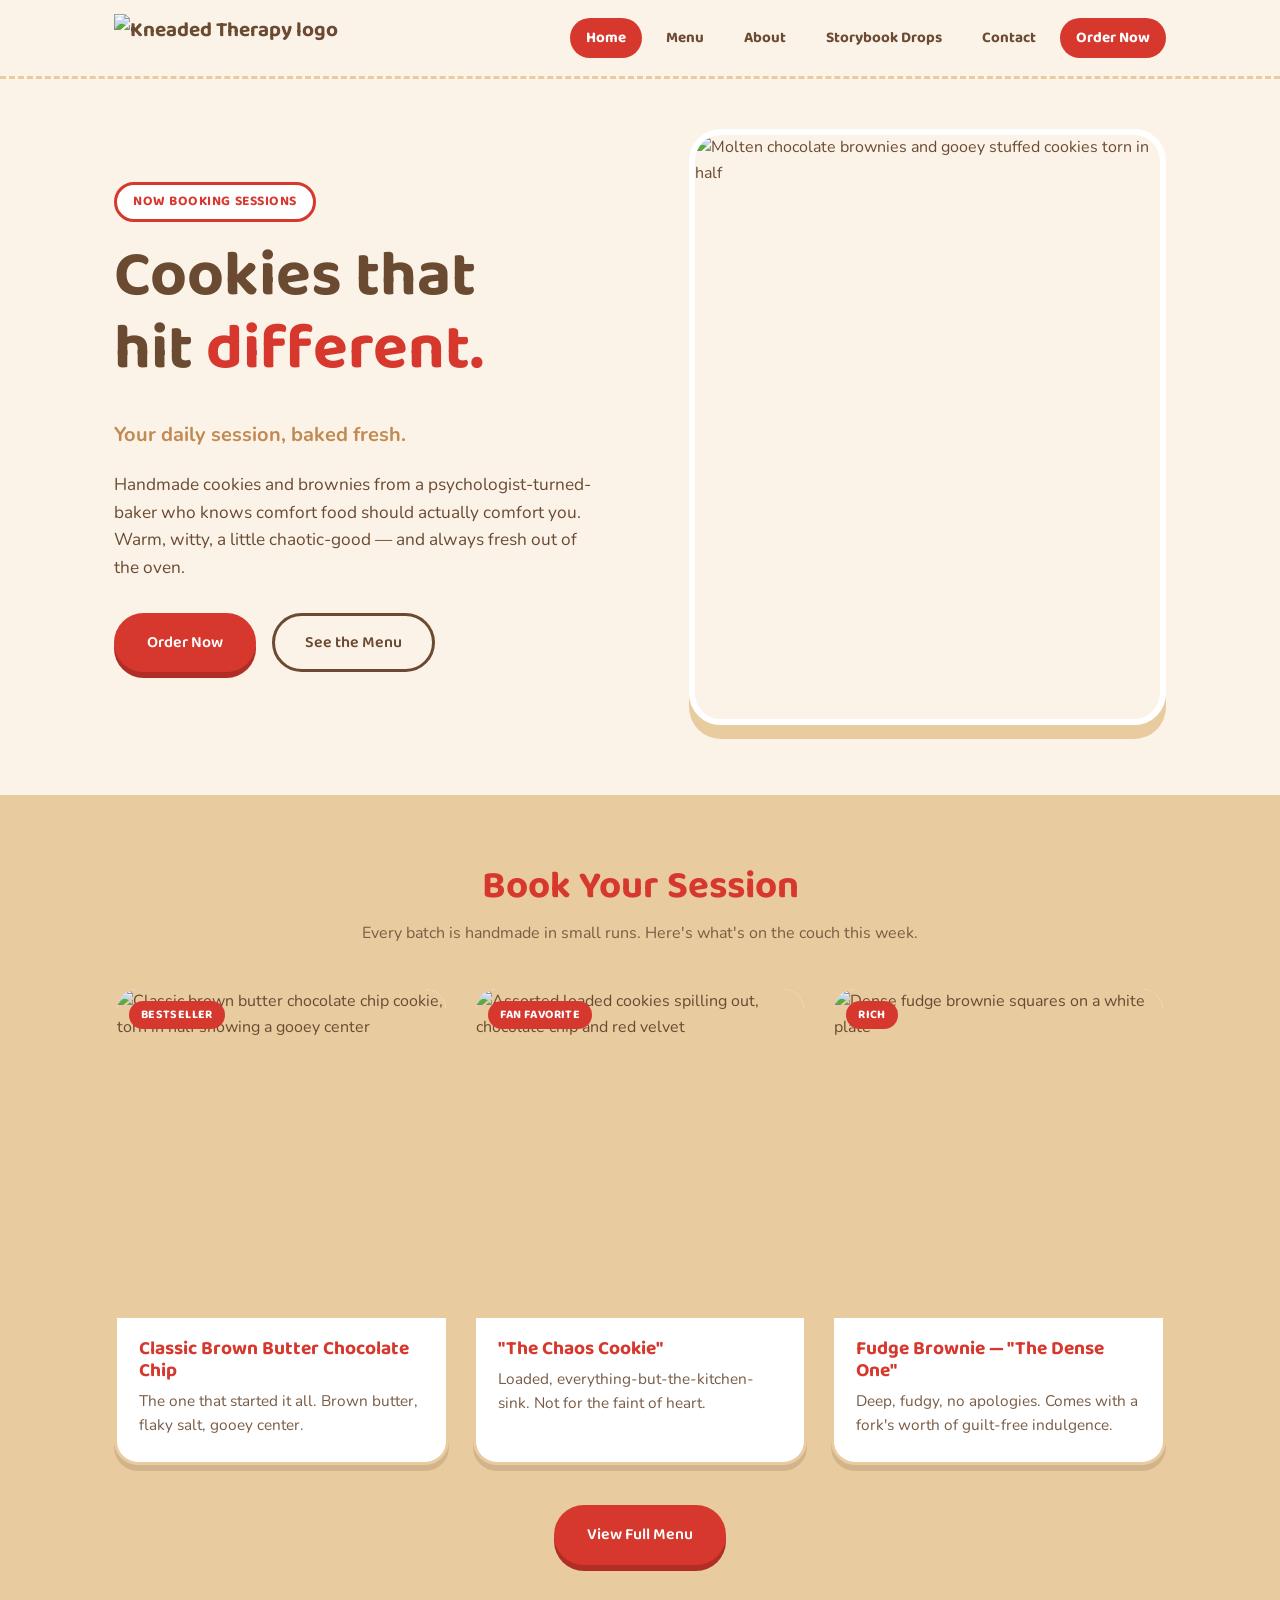
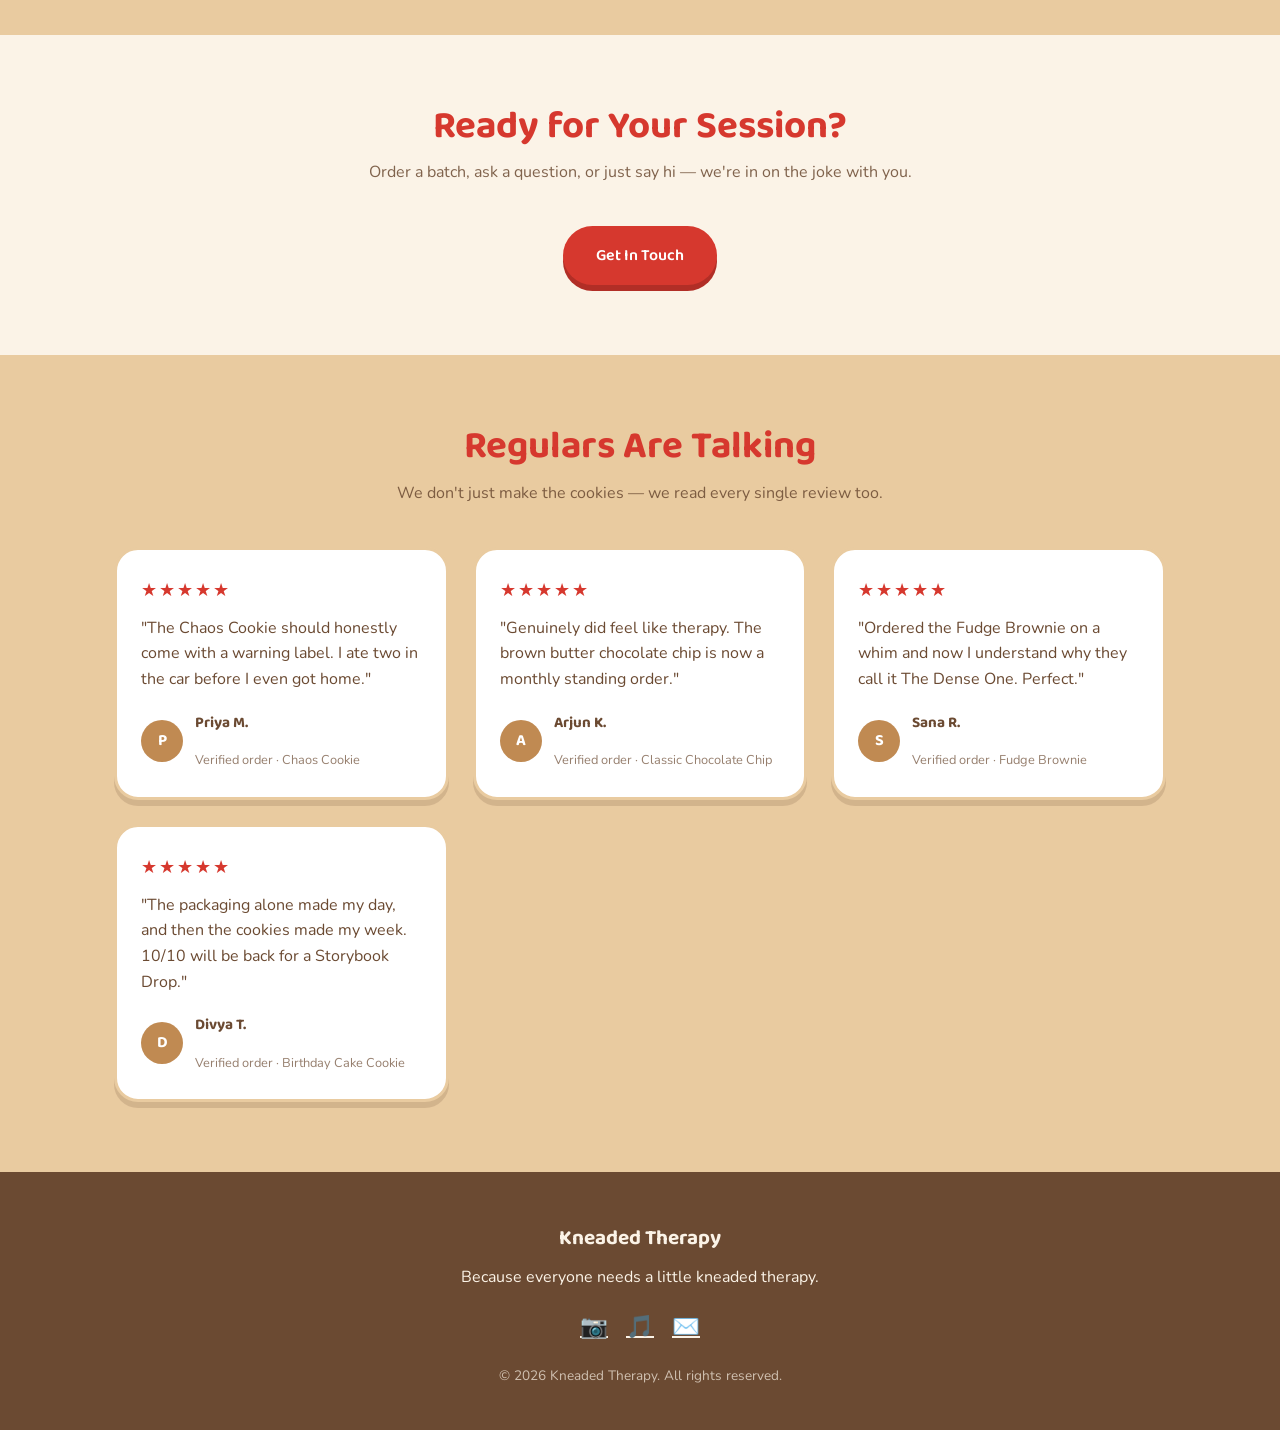
==== index.html @ 2af5a3a6 "Add files via upload" ====
<!DOCTYPE html>
<html lang="en">
<head>
<meta charset="UTF-8">
<meta name="viewport" content="width=device-width, initial-scale=1.0">
<title>Kneaded Therapy — Handmade Cookies & Brownies</title>
<meta name="description" content="Kneaded Therapy: comfort food built on what actually comforts people. Handmade cookies, brownies, and limited Storybook Drops.">
<link rel="icon" href="assets/logo.png">
<link rel="preconnect" href="https://fonts.googleapis.com">
<link rel="preconnect" href="https://fonts.gstatic.com" crossorigin>
<link href="https://fonts.googleapis.com/css2?family=Baloo+2:wght@600;700;800&family=Nunito:wght@400;600;700&display=swap" rel="stylesheet">
<link rel="stylesheet" href="styles.css">
</head>
<body>

<header class="site-header">
  <nav class="nav">
    <a class="nav-logo" href="index.html">
      <img src="assets/logo.png" alt="Kneaded Therapy logo">
    </a>
    <button class="nav-toggle" aria-label="Toggle menu">&#9776;</button>
    <ul class="nav-links">
      <li><a href="index.html" class="active">Home</a></li>
      <li><a href="menu.html">Menu</a></li>
      <li><a href="about.html">About</a></li>
      <li><a href="drops.html">Storybook Drops</a></li>
      <li><a href="contact.html">Contact</a></li>
      <li><a href="order.html" class="nav-order">Order Now</a></li>
    </ul>
  </nav>
</header>

<main>

  <section class="photo-hero">
    <div class="container">
      <div class="photo-hero-copy">
        <span class="eyebrow">Now booking sessions</span>
        <h1>Cookies that hit <span>different.</span></h1>
        <p class="tagline">Your daily session, baked fresh.</p>
        <p class="lede">Handmade cookies and brownies from a psychologist-turned-baker who knows comfort food should actually comfort you. Warm, witty, a little chaotic-good — and always fresh out of the oven.</p>
        <div class="photo-hero-cta">
          <a href="order.html" class="btn btn-primary">Order Now</a>
          <a href="menu.html" class="btn btn-outline">See the Menu</a>
        </div>
      </div>
      <div class="photo-hero-art">
        <div class="frame">
          <img src="assets/hero.jpg" alt="Molten chocolate brownies and gooey stuffed cookies torn in half">
        </div>
      </div>
    </div>
  </section>

  <section class="alt-bg">
    <div class="container">
      <h2 class="section-title">Book Your Session</h2>
      <p class="section-sub">Every batch is handmade in small runs. Here's what's on the couch this week.</p>
      <div class="grid">
        <div class="card card-photo">
          <div class="photo-wrap">
            <span class="badge photo-badge">Bestseller</span>
            <img src="assets/choc-chip.jpg" alt="Classic brown butter chocolate chip cookie, torn in half showing a gooey center">
          </div>
          <div class="card-body">
            <h3>Classic Brown Butter Chocolate Chip</h3>
            <p>The one that started it all. Brown butter, flaky salt, gooey center.</p>
          </div>
        </div>
        <div class="card card-photo">
          <div class="photo-wrap">
            <span class="badge photo-badge">Fan Favorite</span>
            <img src="assets/chaos.jpg" alt="Assorted loaded cookies spilling out, chocolate chip and red velvet">
          </div>
          <div class="card-body">
            <h3>"The Chaos Cookie"</h3>
            <p>Loaded, everything-but-the-kitchen-sink. Not for the faint of heart.</p>
          </div>
        </div>
        <div class="card card-photo">
          <div class="photo-wrap">
            <span class="badge photo-badge">Rich</span>
            <img src="assets/brownie.jpg" alt="Dense fudge brownie squares on a white plate">
          </div>
          <div class="card-body">
            <h3>Fudge Brownie — "The Dense One"</h3>
            <p>Deep, fudgy, no apologies. Comes with a fork's worth of guilt-free indulgence.</p>
          </div>
        </div>
      </div>
      <div style="text-align:center; margin-top: 40px;">
        <a href="menu.html" class="btn btn-primary">View Full Menu</a>
      </div>
    </div>
  </section>

  <section>
    <div class="container" style="text-align:center;">
      <h2 class="section-title">Ready for Your Session?</h2>
      <p class="section-sub">Order a batch, ask a question, or just say hi — we're in on the joke with you.</p>
      <a href="contact.html" class="btn btn-primary">Get In Touch</a>
    </div>
  </section>

  <section class="alt-bg">
    <div class="container">
      <h2 class="section-title">Regulars Are Talking</h2>
      <p class="section-sub">We don't just make the cookies — we read every single review too.</p>
      <div class="reviews-grid">
        <div class="review-card">
          <div class="review-stars">★★★★★</div>
          <p class="review-quote">"The Chaos Cookie should honestly come with a warning label. I ate two in the car before I even got home."</p>
          <div class="review-person">
            <div class="review-avatar">P</div>
            <div>
              <p class="name">Priya M.</p>
              <p class="meta">Verified order · Chaos Cookie</p>
            </div>
          </div>
        </div>
        <div class="review-card">
          <div class="review-stars">★★★★★</div>
          <p class="review-quote">"Genuinely did feel like therapy. The brown butter chocolate chip is now a monthly standing order."</p>
          <div class="review-person">
            <div class="review-avatar">A</div>
            <div>
              <p class="name">Arjun K.</p>
              <p class="meta">Verified order · Classic Chocolate Chip</p>
            </div>
          </div>
        </div>
        <div class="review-card">
          <div class="review-stars">★★★★★</div>
          <p class="review-quote">"Ordered the Fudge Brownie on a whim and now I understand why they call it The Dense One. Perfect."</p>
          <div class="review-person">
            <div class="review-avatar">S</div>
            <div>
              <p class="name">Sana R.</p>
              <p class="meta">Verified order · Fudge Brownie</p>
            </div>
          </div>
        </div>
        <div class="review-card">
          <div class="review-stars">★★★★★</div>
          <p class="review-quote">"The packaging alone made my day, and then the cookies made my week. 10/10 will be back for a Storybook Drop."</p>
          <div class="review-person">
            <div class="review-avatar">D</div>
            <div>
              <p class="name">Divya T.</p>
              <p class="meta">Verified order · Birthday Cake Cookie</p>
            </div>
          </div>
        </div>
      </div>
    </div>
  </section>

</main>

<footer class="site-footer">
  <div class="foot-logo">Kneaded Therapy</div>
  <p>Because everyone needs a little kneaded therapy.</p>
  <div class="social-row">
    <a href="#" aria-label="Instagram">📷</a>
    <a href="#" aria-label="TikTok">🎵</a>
    <a href="mailto:hello@kneadedtherapy.com" aria-label="Email">✉️</a>
  </div>
  <p class="foot-fine">&copy; 2026 Kneaded Therapy. All rights reserved.</p>
</footer>

<script src="script.js"></script>
</body>
</html>
---- styles.css ----
/* Kneaded Therapy — shared styles */

:root {
  --cream: #FBF3E7;
  --tan: #E9CBA0;
  --caramel: #C08A52;
  --brown: #6B4A32;
  --cherry: #D6382E;
  --cherry-dark: #B12E26;
  --white: #FFFFFF;
  --shadow: rgba(107, 74, 50, 0.18);

  --font-display: 'Baloo 2', 'Segoe UI', sans-serif;
  --font-body: 'Nunito', 'Segoe UI', sans-serif;
}

* { box-sizing: border-box; }

html { scroll-behavior: smooth; }

body {
  margin: 0;
  font-family: var(--font-body);
  background: var(--cream);
  color: var(--brown);
  line-height: 1.6;
}

img { max-width: 100%; display: block; }

a { color: inherit; text-decoration: none; }

h1, h2, h3, h4 {
  font-family: var(--font-display);
  margin: 0 0 0.5em;
  line-height: 1.15;
}

p { margin: 0 0 1em; }

.container {
  max-width: 1100px;
  margin: 0 auto;
  padding: 0 24px;
}

/* ---------- Buttons ---------- */

.btn {
  display: inline-block;
  padding: 14px 30px;
  border-radius: 999px;
  font-family: var(--font-display);
  font-weight: 600;
  font-size: 1rem;
  border: 3px solid transparent;
  cursor: pointer;
  transition: transform 0.15s ease, box-shadow 0.15s ease;
}

.btn:hover { transform: translateY(-2px) rotate(-1deg); }

.btn-primary {
  background: var(--cherry);
  color: var(--white);
  box-shadow: 0 6px 0 var(--cherry-dark);
}

.btn-primary:hover { box-shadow: 0 8px 0 var(--cherry-dark); }

.btn-outline {
  background: transparent;
  border-color: var(--brown);
  color: var(--brown);
}

.btn-outline:hover { background: var(--brown); color: var(--cream); }

/* ---------- Header / Nav ---------- */

.site-header {
  position: sticky;
  top: 0;
  z-index: 100;
  background: var(--cream);
  border-bottom: 3px dashed var(--tan);
}

.nav {
  display: flex;
  align-items: center;
  justify-content: space-between;
  padding: 14px 24px;
  max-width: 1100px;
  margin: 0 auto;
}

.nav-logo {
  display: flex;
  align-items: center;
  gap: 10px;
  font-family: var(--font-display);
  font-size: 1.3rem;
  font-weight: 700;
  color: var(--brown);
}

.nav-logo img { height: 48px; width: auto; }

.nav-links {
  display: flex;
  gap: 8px;
  list-style: none;
  margin: 0;
  padding: 0;
}

.nav-links a {
  padding: 8px 16px;
  border-radius: 999px;
  font-weight: 700;
  font-family: var(--font-display);
  font-size: 0.95rem;
  transition: background 0.15s ease, color 0.15s ease;
}

.nav-links a:hover,
.nav-links a.active {
  background: var(--cherry);
  color: var(--white);
}

.nav-order {
  background: var(--cherry);
  color: var(--white) !important;
}

.nav-order:hover { background: var(--cherry-dark) !important; }

.nav-toggle {
  display: none;
  background: none;
  border: none;
  font-size: 1.8rem;
  color: var(--brown);
  cursor: pointer;
}

@media (max-width: 720px) {
  .nav-toggle { display: block; }
  .nav-links {
    position: absolute;
    top: 100%;
    left: 0;
    right: 0;
    background: var(--cream);
    flex-direction: column;
    padding: 12px 24px 20px;
    border-bottom: 3px dashed var(--tan);
    display: none;
  }
  .nav-links.open { display: flex; }
  .nav-links a { display: block; }
}

/* ---------- Hero ---------- */

.hero {
  padding: 70px 24px 90px;
  text-align: center;
  position: relative;
  overflow: hidden;
}

.hero-logo {
  max-width: 260px;
  margin: 0 auto 20px;
}

.hero h1 {
  font-size: clamp(2.2rem, 5vw, 3.4rem);
  color: var(--cherry);
}

.hero .tagline {
  font-size: 1.3rem;
  font-weight: 700;
  color: var(--caramel);
  margin-bottom: 1.2em;
}

.hero .lede {
  max-width: 620px;
  margin: 0 auto 2em;
  font-size: 1.1rem;
}

.hero-cta { display: flex; gap: 16px; justify-content: center; flex-wrap: wrap; }

.blob {
  position: absolute;
  border-radius: 50%;
  opacity: 0.5;
  z-index: -1;
}

/* ---------- Photo Hero (Dohful-style split) ---------- */

.photo-hero {
  padding: 50px 24px 70px;
  overflow: hidden;
}

.photo-hero .container {
  display: grid;
  grid-template-columns: 1.05fr 0.95fr;
  gap: 48px;
  align-items: center;
}

.photo-hero-copy .eyebrow {
  display: inline-block;
  background: var(--white);
  border: 3px solid var(--cherry);
  color: var(--cherry);
  font-family: var(--font-display);
  font-weight: 700;
  font-size: 0.85rem;
  text-transform: uppercase;
  letter-spacing: 0.04em;
  padding: 6px 16px;
  border-radius: 999px;
  margin-bottom: 18px;
}

.photo-hero-copy h1 {
  font-size: clamp(2.4rem, 5.5vw, 4rem);
  color: var(--brown);
  text-wrap: balance;
}

.photo-hero-copy h1 span { color: var(--cherry); }

.photo-hero-copy .tagline {
  font-size: 1.25rem;
  font-weight: 700;
  color: var(--caramel);
  margin-bottom: 1em;
}

.photo-hero-copy .lede {
  font-size: 1.08rem;
  max-width: 480px;
  margin-bottom: 1.8em;
}

.photo-hero-cta { display: flex; gap: 16px; flex-wrap: wrap; }

.photo-hero-art {
  position: relative;
}

.photo-hero-art .frame {
  position: relative;
  border-radius: 32px;
  overflow: hidden;
  border: 6px solid var(--white);
  box-shadow: 0 14px 0 var(--tan);
  aspect-ratio: 4 / 5;
}

.photo-hero-art .frame img {
  width: 100%;
  height: 100%;
  object-fit: cover;
  object-position: top;
}

.photo-hero-art .sticker {
  position: absolute;
  bottom: -18px;
  left: -18px;
  background: var(--cherry);
  color: var(--white);
  font-family: var(--font-display);
  font-weight: 700;
  font-size: 0.95rem;
  padding: 14px 20px;
  border-radius: 999px;
  transform: rotate(-6deg);
  box-shadow: 0 6px 0 var(--cherry-dark);
  line-height: 1.2;
  text-align: center;
}

@media (max-width: 860px) {
  .photo-hero .container {
    grid-template-columns: 1fr;
    text-align: center;
  }
  .photo-hero-copy .lede { margin-left: auto; margin-right: auto; }
  .photo-hero-cta { justify-content: center; }
  .photo-hero-art { max-width: 380px; margin: 0 auto; }
}

/* ---------- Sections ---------- */

section { padding: 70px 0; }

.section-title {
  text-align: center;
  color: var(--cherry);
  font-size: clamp(1.8rem, 4vw, 2.4rem);
  margin-bottom: 0.3em;
}

.section-sub {
  text-align: center;
  max-width: 560px;
  margin: 0 auto 2.5em;
  color: var(--brown);
  opacity: 0.85;
}

.alt-bg { background: var(--tan); }

/* ---------- Cards / Grid ---------- */

.grid {
  display: grid;
  grid-template-columns: repeat(auto-fit, minmax(240px, 1fr));
  gap: 24px;
}

.card {
  background: var(--white);
  border-radius: 24px;
  padding: 28px 24px;
  box-shadow: 0 6px 0 var(--shadow);
  border: 3px solid var(--tan);
  transition: transform 0.15s ease;
}

.card:hover { transform: translateY(-4px) rotate(-0.5deg); }

.card .emoji { font-size: 2.2rem; margin-bottom: 10px; display: block; }

.card h3 { color: var(--cherry); font-size: 1.2rem; }

.badge {
  display: inline-block;
  background: var(--cherry);
  color: var(--white);
  font-family: var(--font-display);
  font-size: 0.75rem;
  font-weight: 700;
  padding: 4px 12px;
  border-radius: 999px;
  margin-bottom: 10px;
  letter-spacing: 0.03em;
  text-transform: uppercase;
}

/* ---------- Photo Product Cards ---------- */

.card-photo {
  padding: 0;
  overflow: hidden;
  display: flex;
  flex-direction: column;
}

.card-photo .photo-wrap {
  position: relative;
  aspect-ratio: 1 / 1;
  overflow: hidden;
  background: var(--tan);
}

.card-photo .photo-wrap img {
  width: 100%;
  height: 100%;
  object-fit: cover;
  transition: transform 0.35s ease;
}

.card-photo:hover .photo-wrap img { transform: scale(1.06); }

.card-photo .photo-badge {
  position: absolute;
  top: 12px;
  left: 12px;
  z-index: 2;
  margin-bottom: 0;
}

.card-photo .card-body {
  padding: 20px 22px 24px;
}

.card-photo .card-body h3 { margin-bottom: 0.35em; }

.card-photo .card-body p { margin-bottom: 0; font-size: 0.96rem; opacity: 0.9; }

/* ---------- Reviews ---------- */

.reviews-grid {
  display: grid;
  grid-template-columns: repeat(auto-fit, minmax(260px, 1fr));
  gap: 24px;
}

.review-card {
  background: var(--white);
  border-radius: 24px;
  padding: 26px 24px;
  border: 3px solid var(--tan);
  box-shadow: 0 6px 0 var(--shadow);
}

.review-stars {
  color: var(--cherry);
  font-size: 1.1rem;
  letter-spacing: 2px;
  margin-bottom: 12px;
}

.review-quote {
  font-size: 1rem;
  margin-bottom: 18px;
  color: var(--brown);
}

.review-person {
  display: flex;
  align-items: center;
  gap: 12px;
}

.review-avatar {
  width: 42px;
  height: 42px;
  border-radius: 50%;
  background: var(--caramel);
  color: var(--white);
  display: flex;
  align-items: center;
  justify-content: center;
  font-family: var(--font-display);
  font-weight: 700;
  flex-shrink: 0;
}

.review-person .name {
  font-family: var(--font-display);
  font-weight: 700;
  font-size: 0.95rem;
  color: var(--brown);
}

.review-person .meta {
  font-size: 0.8rem;
  opacity: 0.7;
  margin: 0;
}

/* ---------- Footer ---------- */

.site-footer {
  background: var(--brown);
  color: var(--cream);
  padding: 50px 24px 30px;
  text-align: center;
}

.site-footer .foot-logo {
  font-family: var(--font-display);
  font-size: 1.3rem;
  font-weight: 700;
  margin-bottom: 10px;
}

.site-footer a { text-decoration: underline; }

.social-row {
  display: flex;
  justify-content: center;
  gap: 18px;
  margin: 18px 0;
  font-size: 1.4rem;
}

.foot-fine {
  opacity: 0.7;
  font-size: 0.85rem;
  margin-top: 20px;
}

/* ---------- Forms ---------- */

.form-field { margin-bottom: 20px; text-align: left; }

.form-field label {
  display: block;
  font-family: var(--font-display);
  font-weight: 700;
  margin-bottom: 6px;
  color: var(--brown);
}

.form-field input,
.form-field textarea,
.form-field select {
  width: 100%;
  padding: 12px 16px;
  border-radius: 14px;
  border: 3px solid var(--tan);
  background: var(--white);
  font-family: var(--font-body);
  font-size: 1rem;
  color: var(--brown);
}

.form-field input:focus,
.form-field textarea:focus,
.form-field select:focus {
  outline: none;
  border-color: var(--cherry);
}

.contact-card {
  max-width: 560px;
  margin: 0 auto;
  background: var(--white);
  border-radius: 28px;
  padding: 40px;
  border: 3px solid var(--tan);
  box-shadow: 0 8px 0 var(--shadow);
}

@media (max-width: 600px) {
  .contact-card { padding: 28px 20px; }
}

/* ---------- Order Page ---------- */

.order-notice {
  max-width: 720px;
  margin: 0 auto 40px;
  background: var(--white);
  border: 3px dashed var(--cherry);
  border-radius: 24px;
  padding: 24px 28px;
  display: flex;
  gap: 18px;
  align-items: flex-start;
}

.order-notice .icon { font-size: 1.8rem; line-height: 1; }

.order-notice h3 {
  color: var(--cherry);
  font-size: 1.1rem;
  margin-bottom: 0.3em;
}

.order-notice p { margin-bottom: 0.4em; font-size: 0.98rem; }

.order-notice p:last-child { margin-bottom: 0; }

.order-card {
  max-width: 720px;
  margin: 0 auto;
  background: var(--white);
  border-radius: 28px;
  padding: 40px;
  border: 3px solid var(--tan);
  box-shadow: 0 8px 0 var(--shadow);
}

@media (max-width: 600px) {
  .order-card { padding: 28px 20px; }
}

.order-section-label {
  font-family: var(--font-display);
  font-weight: 700;
  color: var(--cherry);
  font-size: 1.05rem;
  margin: 1.6em 0 1em;
  padding-bottom: 8px;
  border-bottom: 3px dashed var(--tan);
}

.order-section-label:first-child { margin-top: 0; }

.order-item-row {
  display: flex;
  align-items: center;
  justify-content: space-between;
  gap: 16px;
  padding: 14px 0;
  border-bottom: 1px solid var(--tan);
}

.order-item-row:last-child { border-bottom: none; }

.order-item-info h4 {
  font-family: var(--font-display);
  font-size: 1rem;
  margin: 0 0 2px;
  color: var(--brown);
}

.order-item-info p {
  margin: 0;
  font-size: 0.85rem;
  opacity: 0.75;
}

.qty-stepper {
  display: flex;
  align-items: center;
  gap: 10px;
  flex-shrink: 0;
}

.qty-stepper button {
  width: 34px;
  height: 34px;
  border-radius: 50%;
  border: 3px solid var(--caramel);
  background: var(--white);
  color: var(--caramel);
  font-family: var(--font-display);
  font-weight: 700;
  font-size: 1.1rem;
  cursor: pointer;
  display: flex;
  align-items: center;
  justify-content: center;
  line-height: 1;
}

.qty-stepper button:hover { background: var(--caramel); color: var(--white); }

.qty-stepper .qty-value {
  min-width: 22px;
  text-align: center;
  font-family: var(--font-display);
  font-weight: 700;
  color: var(--brown);
}

.form-row {
  display: grid;
  grid-template-columns: 1fr 1fr;
  gap: 16px;
}

@media (max-width: 560px) {
  .form-row { grid-template-columns: 1fr; }
}

.form-hint {
  font-size: 0.82rem;
  opacity: 0.7;
  margin-top: -14px;
  margin-bottom: 18px;
}

.order-summary-box {
  background: var(--cream);
  border-radius: 14px;
  padding: 14px 18px;
  font-size: 0.9rem;
  margin-bottom: 20px;
  min-height: 20px;
}

.order-summary-box.empty { opacity: 0.6; font-style: italic; }
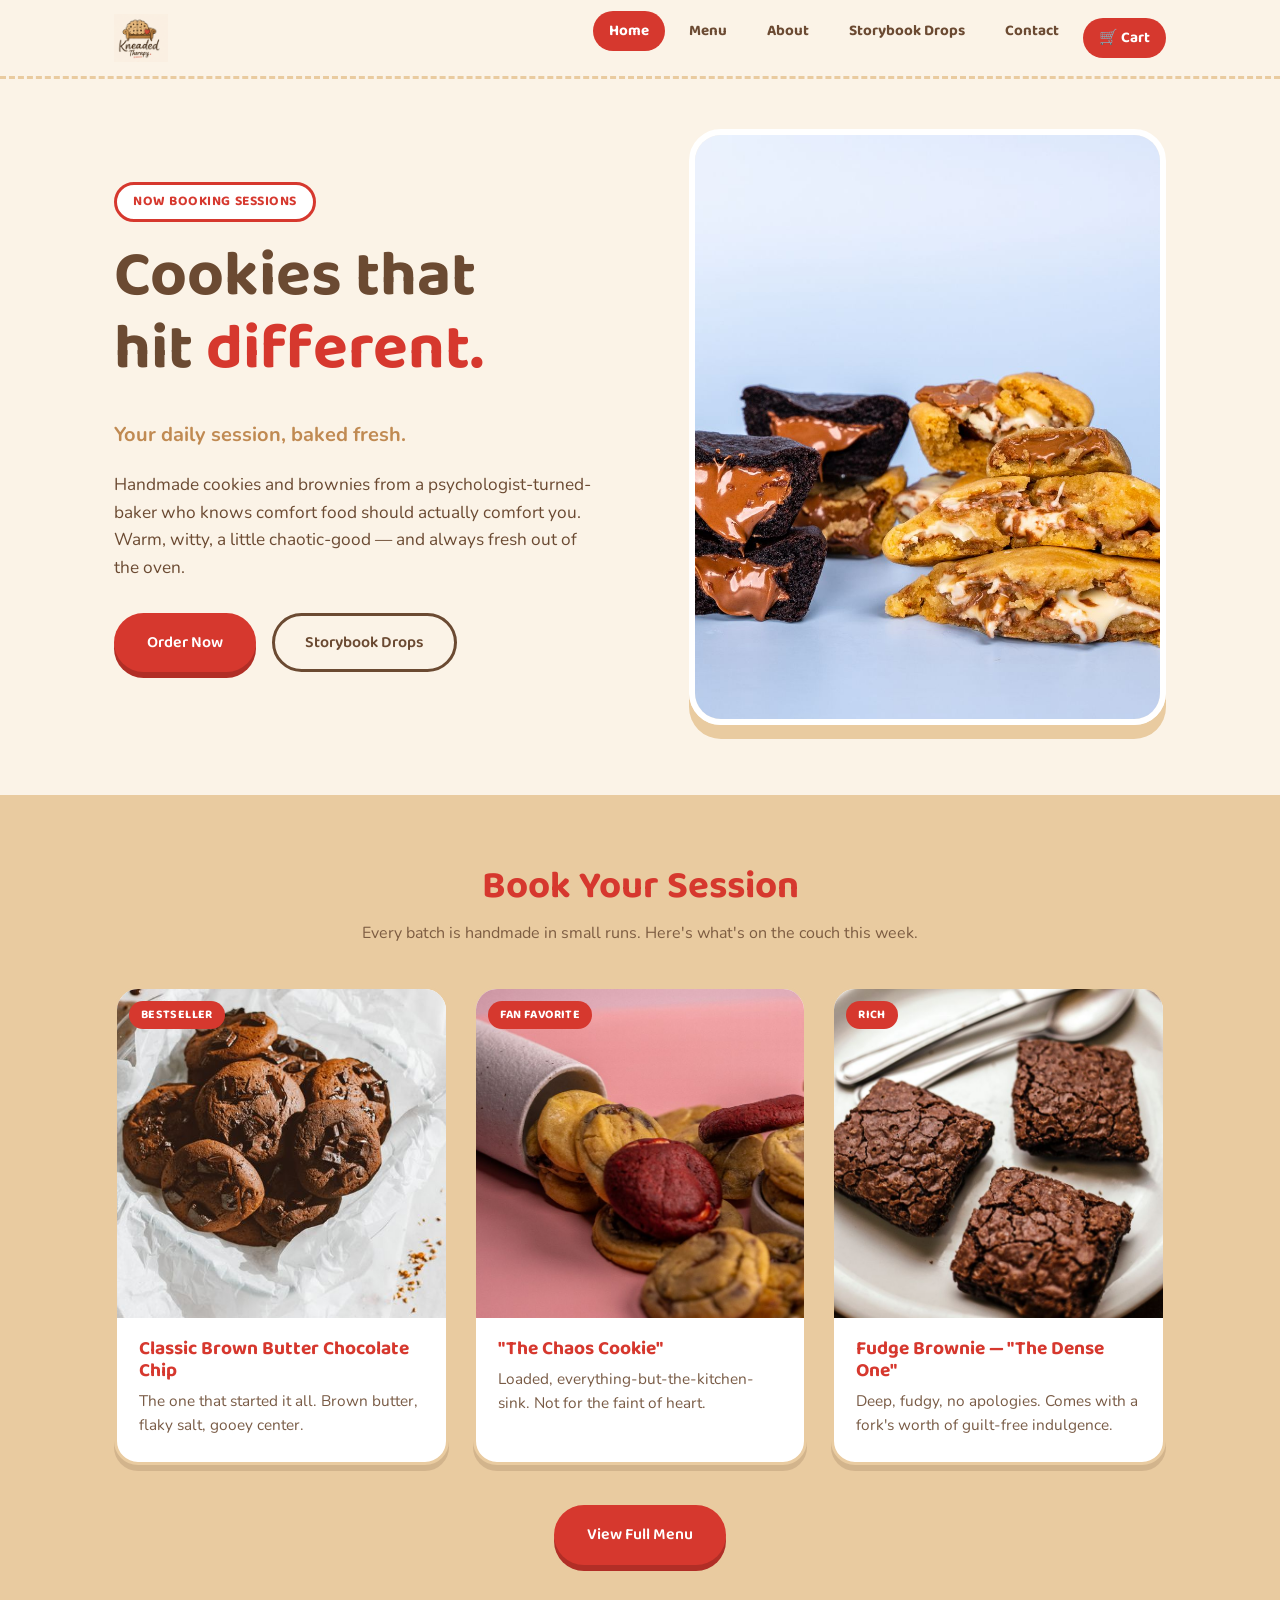
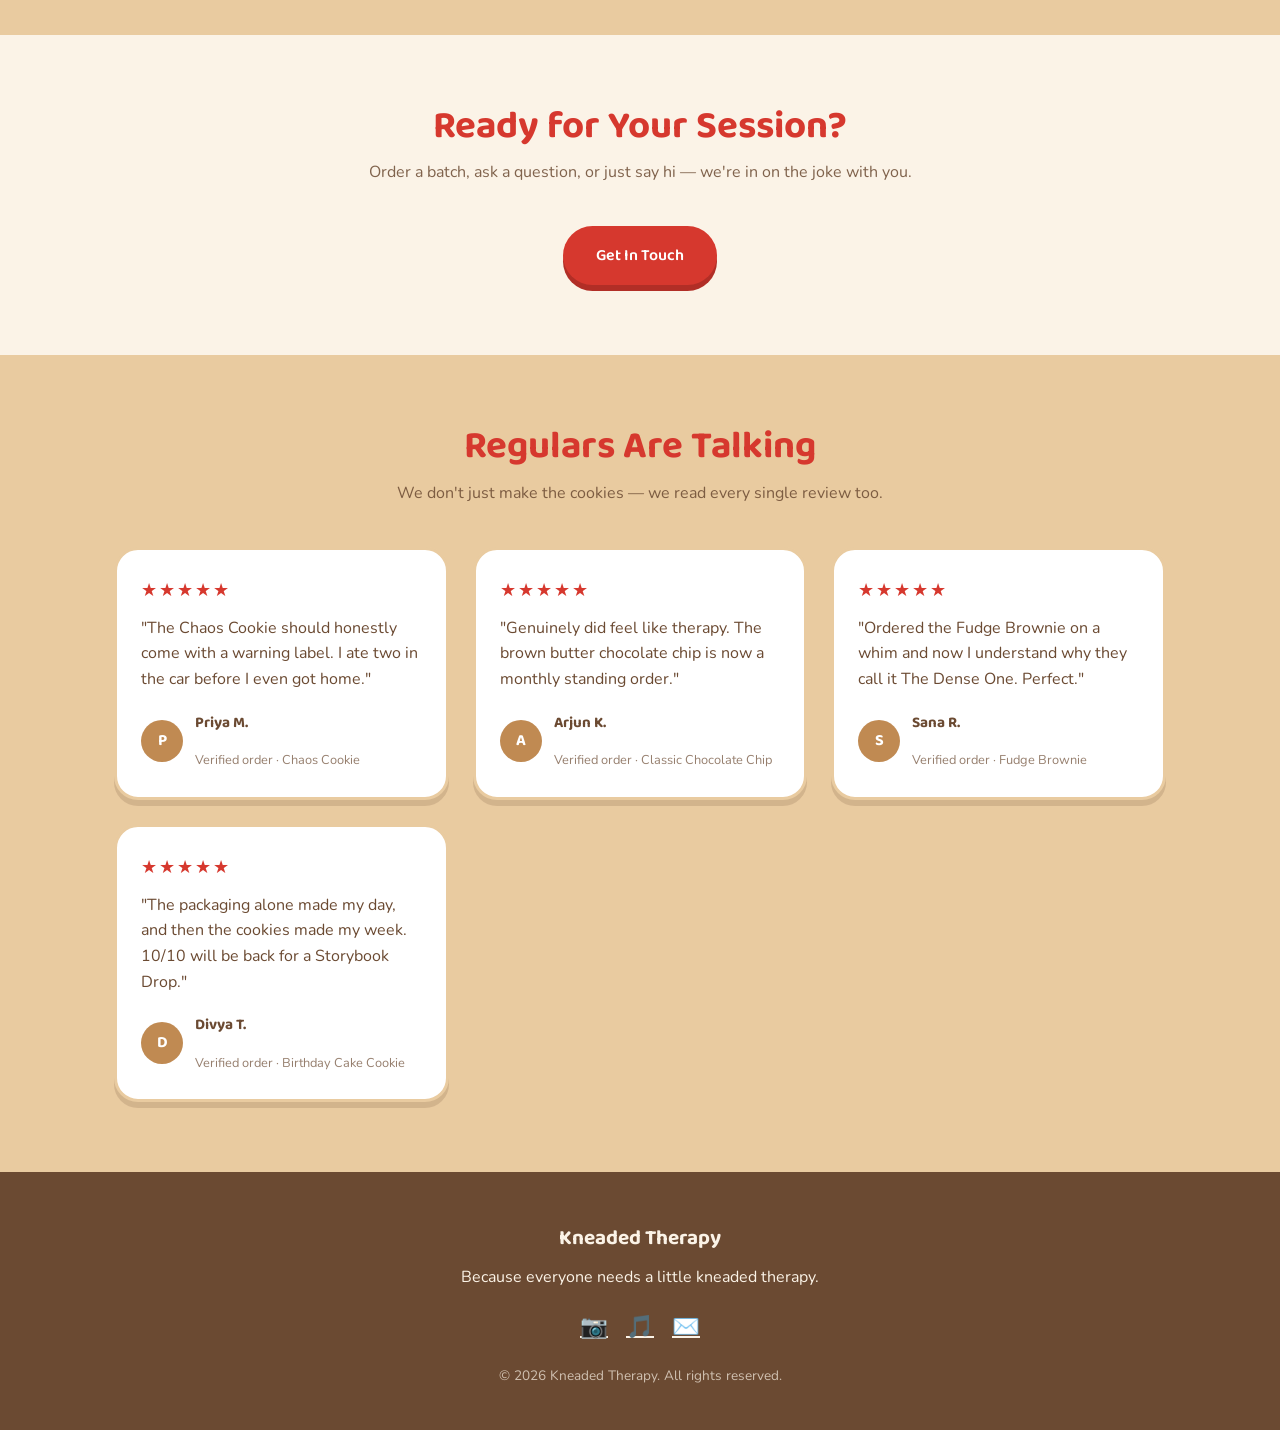
==== commit dc444e47: "Add files via upload" ====
--- a/index.html
+++ b/index.html
@@ -25,7 +25,7 @@
       <li><a href="about.html">About</a></li>
       <li><a href="drops.html">Storybook Drops</a></li>
       <li><a href="contact.html">Contact</a></li>
-      <li><a href="order.html" class="nav-order">Order Now</a></li>
+      <li><a href="cart.html" class="nav-order">🛒 Cart <span class="cart-count">0</span></a></li>
     </ul>
   </nav>
 </header>
@@ -40,8 +40,8 @@
         <p class="tagline">Your daily session, baked fresh.</p>
         <p class="lede">Handmade cookies and brownies from a psychologist-turned-baker who knows comfort food should actually comfort you. Warm, witty, a little chaotic-good — and always fresh out of the oven.</p>
         <div class="photo-hero-cta">
-          <a href="order.html" class="btn btn-primary">Order Now</a>
-          <a href="menu.html" class="btn btn-outline">See the Menu</a>
+          <a href="menu.html" class="btn btn-primary">Order Now</a>
+          <a href="drops.html" class="btn btn-outline">Storybook Drops</a>
         </div>
       </div>
       <div class="photo-hero-art">
--- a/styles.css
+++ b/styles.css
@@ -133,9 +133,26 @@
 .nav-order {
   background: var(--cherry);
   color: var(--white) !important;
+  display: flex;
+  align-items: center;
+  gap: 6px;
 }
 
 .nav-order:hover { background: var(--cherry-dark) !important; }
+
+.cart-count {
+  background: var(--white);
+  color: var(--cherry);
+  font-family: var(--font-display);
+  font-size: 0.72rem;
+  font-weight: 700;
+  border-radius: 999px;
+  padding: 1px 7px;
+  line-height: 1.5;
+  display: none;
+}
+
+.cart-count.show { display: inline-block; }
 
 .nav-toggle {
   display: none;
@@ -402,6 +419,26 @@
 
 .card-photo .card-body p { margin-bottom: 0; font-size: 0.96rem; opacity: 0.9; }
 
+.menu-add-row {
+  display: flex;
+  align-items: center;
+  justify-content: space-between;
+  gap: 12px;
+  margin-top: 16px;
+  padding-top: 16px;
+  border-top: 1px dashed var(--tan);
+}
+
+.btn-sm {
+  padding: 9px 20px;
+  font-size: 0.88rem;
+}
+
+.btn-sm.added {
+  background: var(--caramel);
+  box-shadow: 0 6px 0 var(--brown);
+}
+
 /* ---------- Reviews ---------- */
 
 .reviews-grid {
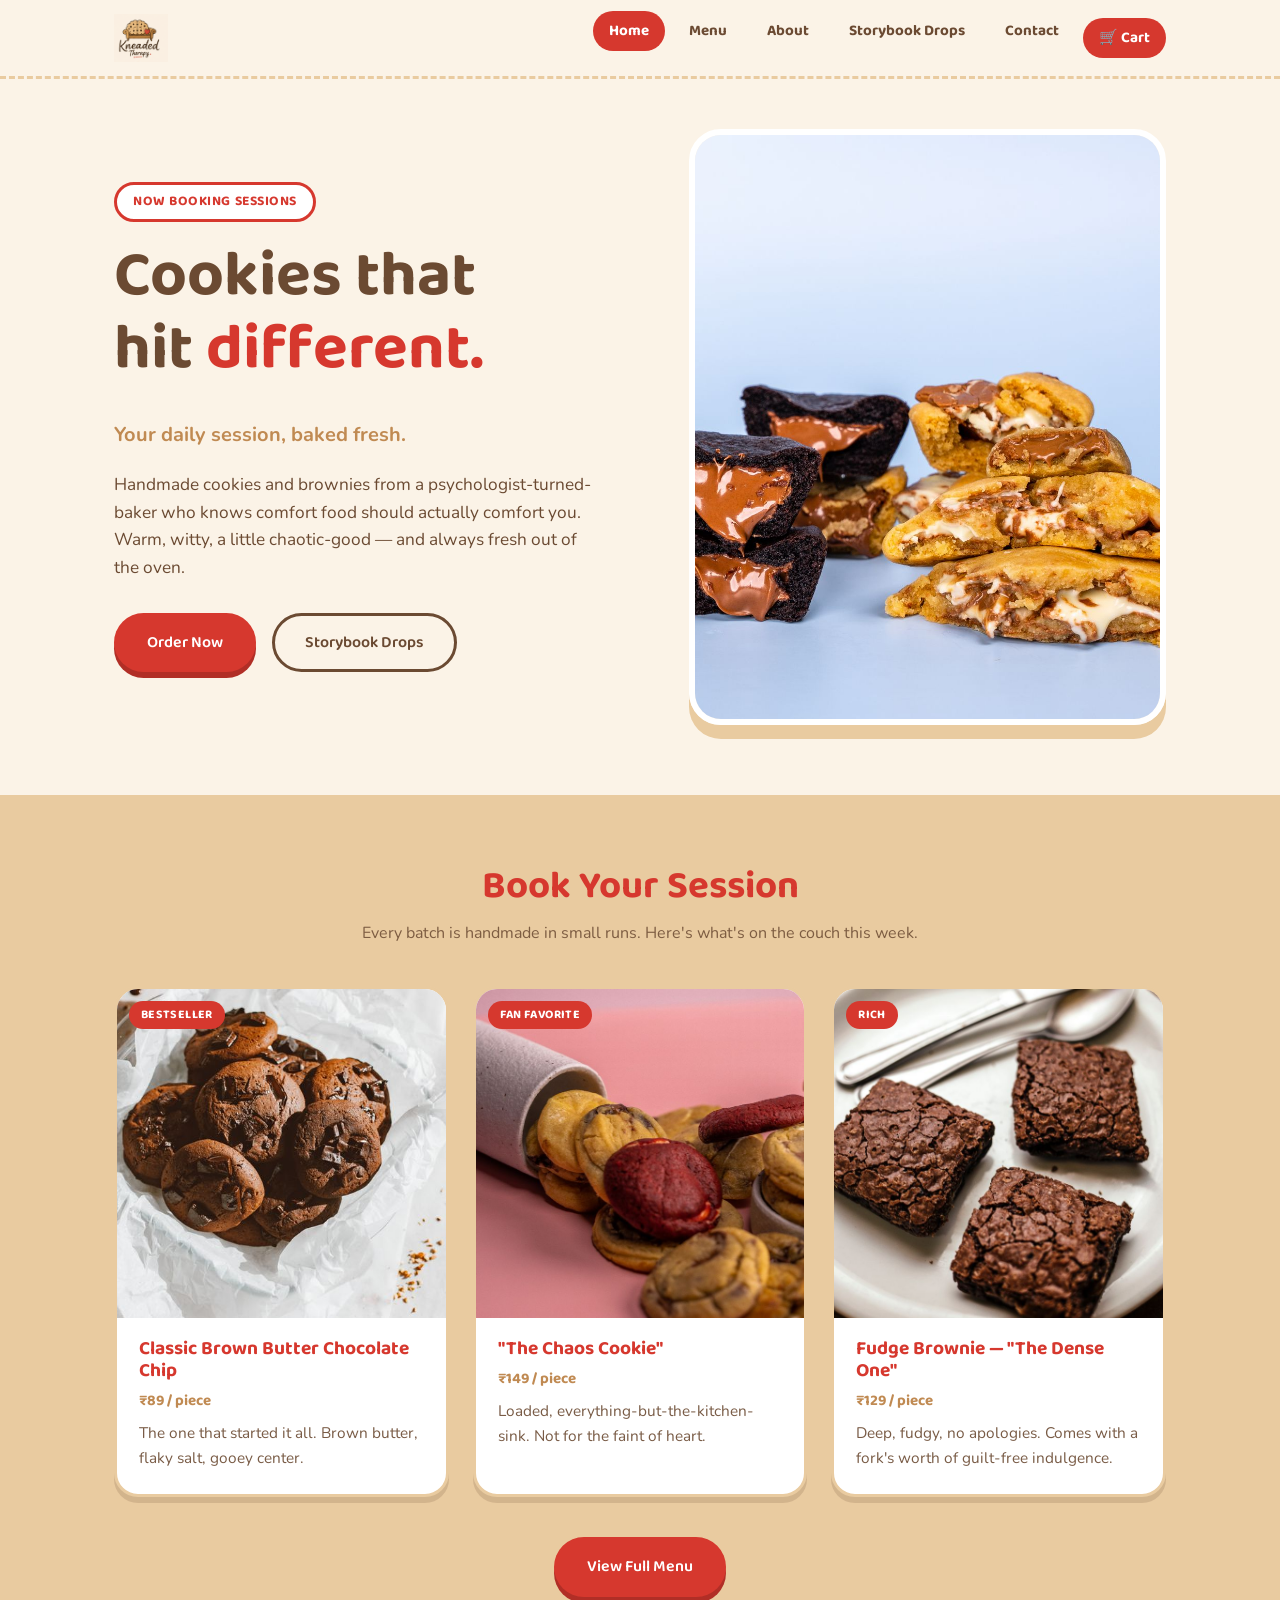
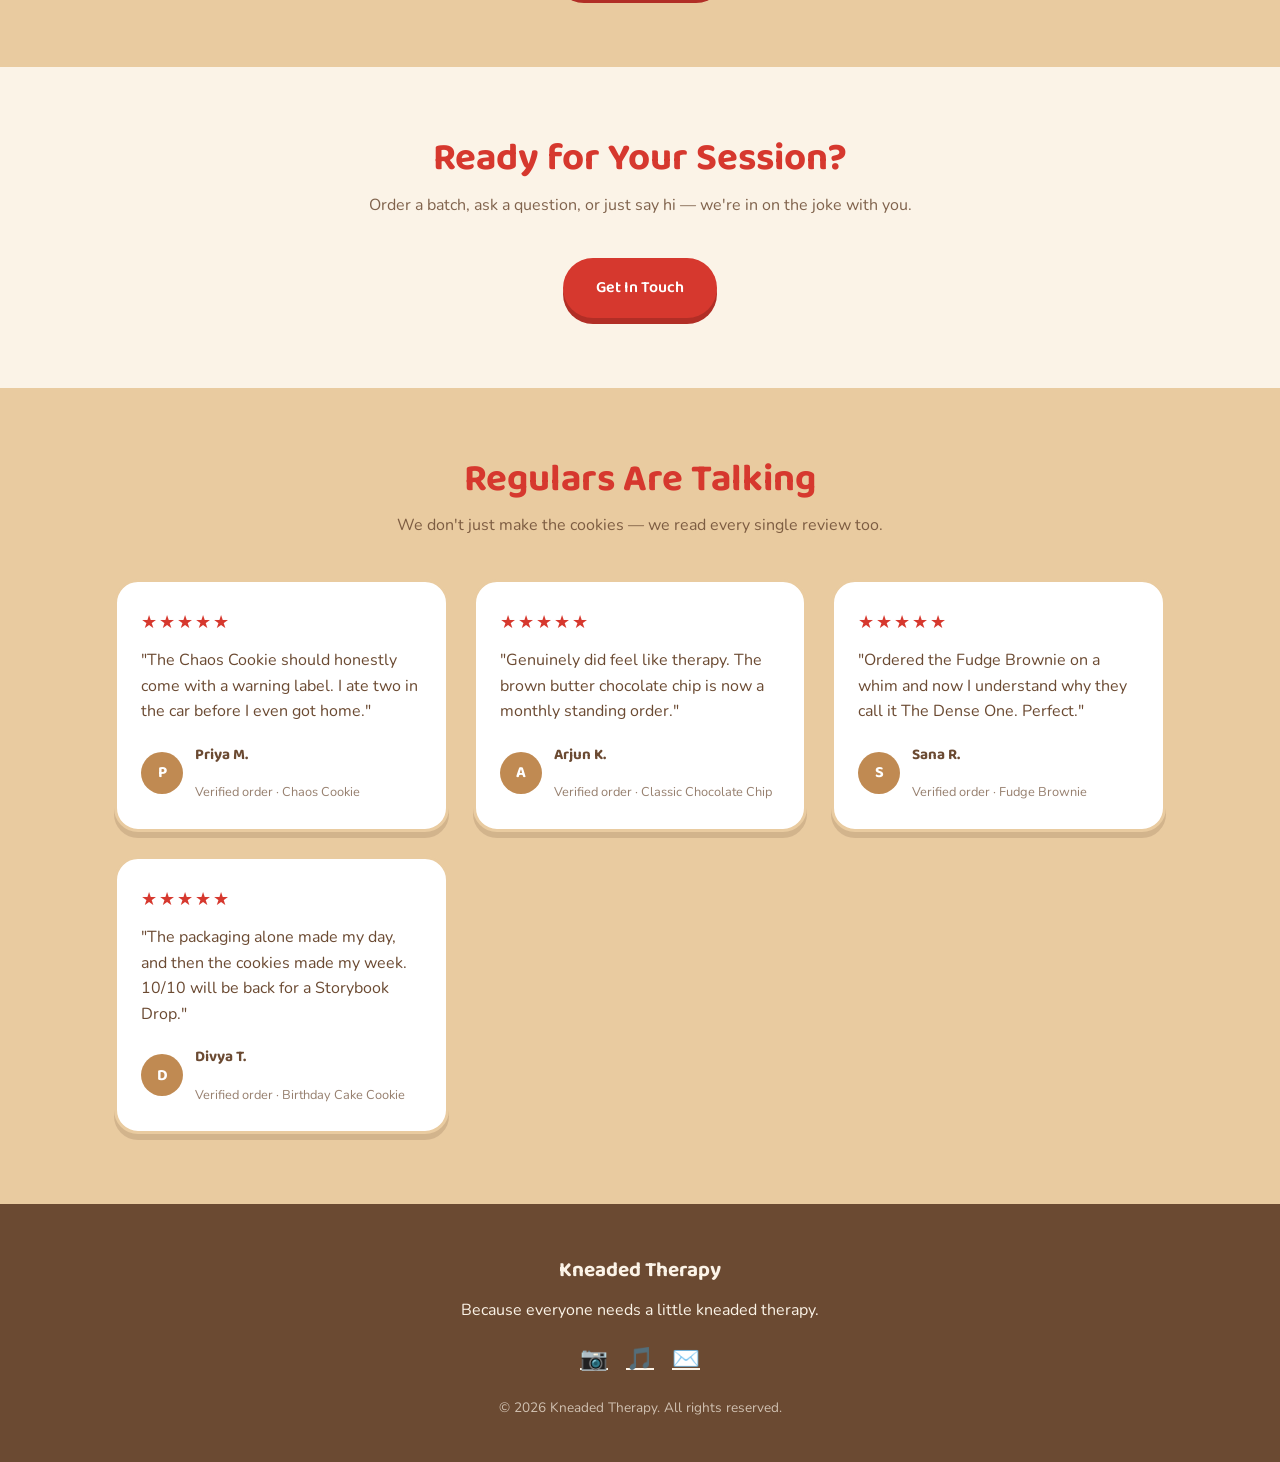
==== commit b42e2dc1: "Add files via upload" ====
--- a/index.html
+++ b/index.html
@@ -64,6 +64,7 @@
           </div>
           <div class="card-body">
             <h3>Classic Brown Butter Chocolate Chip</h3>
+            <div class="menu-price">₹89 / piece</div>
             <p>The one that started it all. Brown butter, flaky salt, gooey center.</p>
           </div>
         </div>
@@ -74,6 +75,7 @@
           </div>
           <div class="card-body">
             <h3>"The Chaos Cookie"</h3>
+            <div class="menu-price">₹149 / piece</div>
             <p>Loaded, everything-but-the-kitchen-sink. Not for the faint of heart.</p>
           </div>
         </div>
@@ -84,6 +86,7 @@
           </div>
           <div class="card-body">
             <h3>Fudge Brownie — "The Dense One"</h3>
+            <div class="menu-price">₹129 / piece</div>
             <p>Deep, fudgy, no apologies. Comes with a fork's worth of guilt-free indulgence.</p>
           </div>
         </div>
--- a/styles.css
+++ b/styles.css
@@ -638,9 +638,15 @@
   gap: 16px;
   padding: 14px 0;
   border-bottom: 1px solid var(--tan);
+  flex-wrap: wrap;
 }
 
 .order-item-row:last-child { border-bottom: none; }
+
+.order-item-info {
+  flex: 1 1 200px;
+  min-width: 0;
+}
 
 .order-item-info h4 {
   font-family: var(--font-display);
@@ -653,6 +659,38 @@
   margin: 0;
   font-size: 0.85rem;
   opacity: 0.75;
+}
+
+.cart-line-total {
+  font-family: var(--font-display);
+  font-weight: 700;
+  color: var(--cherry);
+  min-width: 60px;
+  text-align: right;
+  flex-shrink: 0;
+}
+
+.cart-total-row {
+  display: flex;
+  justify-content: space-between;
+  align-items: center;
+  padding: 18px 0 6px;
+  margin-top: 6px;
+  border-top: 3px dashed var(--tan);
+  font-family: var(--font-display);
+  font-weight: 700;
+  font-size: 1.15rem;
+  color: var(--brown);
+}
+
+.cart-total-row span:last-child { color: var(--cherry); }
+
+.menu-price {
+  font-family: var(--font-display);
+  font-weight: 700;
+  color: var(--caramel);
+  font-size: 0.95rem;
+  margin: 2px 0 8px;
 }
 
 .qty-stepper {
